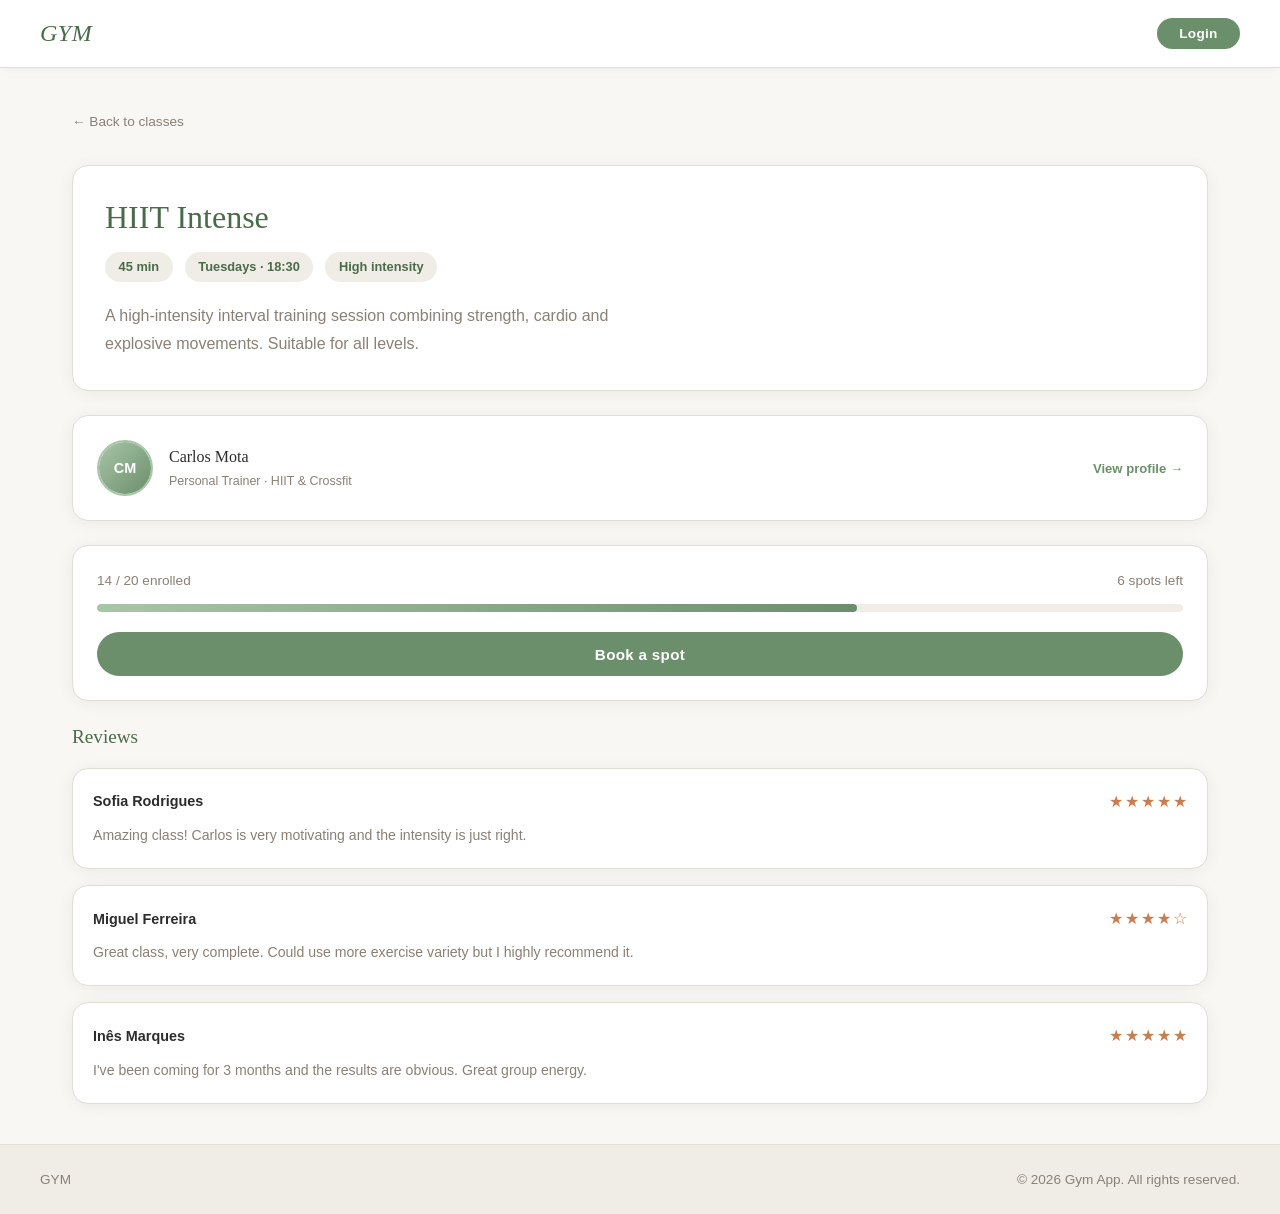
==== pages/class.html @ 28dd79bb "deleted layout.css" ====
<!DOCTYPE html>
<html lang="en">
<head>
  <meta charset="UTF-8" />
  <meta name="viewport" content="width=device-width, initial-scale=1.0" />
  <title>Gym — Class Detail</title>
  <link rel="stylesheet" href="../css/style.css" />

</head>
<body>

  <header class="site-header">
    <span class="header-logo">GYM</span>
    <button class="btn-login">Login</button>
  </header>

  <main>
    <a href="index.html" class="back-link">← Back to classes</a>

    <div class="class-detail">

      <div class="class-info-card">
        <h1>HIIT Intense</h1>
        <div class="class-meta-row">
          <span>45 min</span>
          <span>Tuesdays · 18:30</span>
          <span>High intensity</span>
        </div>
        <p>A high-intensity interval training session combining strength, cardio and explosive movements. Suitable for all levels.</p>
      </div>

      <div class="trainer-section">
        <a href="trainer.html" class="trainer-snippet">
          <div class="avatar">
            <div class="avatar-placeholder">CM</div>
          </div>
          <div>
            <div class="trainer-name">Carlos Mota</div>
            <div class="trainer-role">Personal Trainer · HIIT &amp; Crossfit</div>
          </div>
          <span class="trainer-link">View profile →</span>
        </a>
      </div>

      <div class="capacity-section">
        <div class="capacity-card">
          <div class="capacity-row">
            <span>14 / 20 enrolled</span>
            <span>6 spots left</span>
          </div>
          <div class="capacity-bar-bg">
            <div class="capacity-bar-fill" style="width: 70%;"></div>
          </div>
          <button class="btn-book">Book a spot</button>
        </div>
      </div>

      <div class="reviews-section">
        <h3>Reviews</h3>

        <div class="review-card">
          <div class="review-header">
            <span class="review-author">Sofia Rodrigues</span>
            <div class="review-stars">
              <span>★</span><span>★</span><span>★</span><span>★</span><span>★</span>
            </div>
          </div>
          <p class="review-message">Amazing class! Carlos is very motivating and the intensity is just right.</p>
        </div>

        <div class="review-card">
          <div class="review-header">
            <span class="review-author">Miguel Ferreira</span>
            <div class="review-stars">
              <span>★</span><span>★</span><span>★</span><span>★</span><span>☆</span>
            </div>
          </div>
          <p class="review-message">Great class, very complete. Could use more exercise variety but I highly recommend it.</p>
        </div>

        <div class="review-card">
          <div class="review-header">
            <span class="review-author">Inês Marques</span>
            <div class="review-stars">
              <span>★</span><span>★</span><span>★</span><span>★</span><span>★</span>
            </div>
          </div>
          <p class="review-message">I've been coming for 3 months and the results are obvious. Great group energy.</p>
        </div>

      </div>

    </div>
  </main>

  <footer class="site-footer">
    <span>GYM</span>
    <span>© 2026 Gym App. All rights reserved.</span>
  </footer>

</body>
</html>
---- css/style.css ----
*, *::before, *::after {
    box-sizing: border-box;
    margin: 0;
    padding: 0;
}

:root {
    --bg:           #f8f7f3;
    --bg-card:      #ffffff;
    --bg-muted:     #f0ede6;
    --accent:       #6b8f6b;
    --accent-light: #a8c5a8;
    --accent-dark:  #4a6b4a;
    --warm:         #c97d4e;
    --text:         #2c2c2c;
    --text-muted:   #8a8076;
    --border:       #e2ddd5;
    --shadow:       0 2px 16px rgba(0, 0, 0, 0.06);
    --shadow-lg:    0 6px 32px rgba(0, 0, 0, 0.09);
    --radius:       16px;
    --radius-sm:    10px;
    --font-head:    Georgia, 'Times New Roman', serif;
    --font-body:    'Trebuchet MS', Arial, sans-serif;
}

html {
    font-size: 16px;
    scroll-behavior: smooth;
}

body {
    font-family: var(--font-body);
    background-color: var(--bg);
    color: var(--text);
    display: grid;
    grid-template-rows: auto 1fr auto;
    grid-template-areas: "header" "main" "footer";
    min-height: 100dvh;
    line-height: 1.6;
}

h1, h2, h3, h4 {
    font-family: var(--font-head);
    font-weight: normal;
    line-height: 1.2;
}

a {
    color: inherit;
    text-decoration: none;
}

img {
    display: block;
    max-width: 100%;
}

header.site-header {
    grid-area: header;
    display: flex;
    align-items: center;
    justify-content: space-between;
    padding: 0 2.5rem;
    height: 68px;
    background: var(--bg-card);
    border-bottom: 1px solid var(--border);
    position: sticky;
    top: 0;
    z-index: 100;
    box-shadow: 0 1px 8px rgba(0, 0, 0, 0.04);
}

main {
    grid-area: main;
    padding: 2.5rem 2rem;
    max-width: 1200px;
    width: 100%;
    margin: 0 auto;
}

footer.site-footer {
    grid-area: footer;
    display: flex;
    align-items: center;
    justify-content: space-between;
    padding: 1.5rem 2.5rem;
    background: var(--bg-muted);
    border-top: 1px solid var(--border);
    color: var(--text-muted);
    font-size: 0.85rem;
}


/* Logo */
.header-logo {
    font-family: var(--font-head);
    font-size: 1.5rem;
    font-style: italic;
    color: var(--accent-dark);
    letter-spacing: 0.02em;
}

/* Buttons */
button,
.btn-login,
.btn-book,
.filter-btn {
    cursor: pointer;
    font-family: var(--font-body);
    font-size: 0.85rem;
    font-weight: 600;
    border: none;
    border-radius: 999px;
    transition: background 0.2s, color 0.2s, box-shadow 0.2s;
}

.btn-login {
    background: var(--accent);
    color: #fff;
    padding: 0.5rem 1.4rem;
    letter-spacing: 0.02em;
}

.btn-login:hover {
    background: var(--accent-dark);
    box-shadow: 0 2px 12px rgba(107, 143, 107, 0.35);
}

.btn-book {
    background: var(--accent);
    color: #fff;
    padding: 0.85rem 2.5rem;
    width: 100%;
    font-size: 0.95rem;
    margin-top: 1.25rem;
    letter-spacing: 0.02em;
}

.btn-book:hover {
    background: var(--accent-dark);
    box-shadow: 0 4px 16px rgba(107, 143, 107, 0.4);
}

/* Filter buttons */
.filter-btn {
    background: var(--bg-card);
    color: var(--text-muted);
    border: 1.5px solid var(--border);
    padding: 0.45rem 1.1rem;
}

.filter-btn:hover,
.filter-btn.active {
    background: var(--accent);
    color: #fff;
    border-color: var(--accent);
}

/* Back link */
.back-link {
    display: inline-flex;
    align-items: center;
    gap: 0.4rem;
    font-size: 0.85rem;
    color: var(--text-muted);
    margin-bottom: 2rem;
    transition: color 0.2s;
}

.back-link:hover {
    color: var(--accent);
}

/* Generic card base */
.class-card,
.review-card,
.capacity-card,
.class-info-card,
.trainer-info-card,
.trainer-section {
    background: var(--bg-card);
    border-radius: var(--radius);
    box-shadow: var(--shadow);
    border: 1px solid var(--border);
}

/* ─── FILTERS (index.html) ──────────────────────────────────── */
.filters {
    display: flex;
    align-items: center;
    gap: 0.5rem;
    flex-wrap: wrap;
    margin-bottom: 2rem;
}

/* ─── CLASSES GRID (index.html) ─────────────────────────────── */
.classes-grid {
    display: grid;
    grid-template-columns: repeat(auto-fill, minmax(240px, 1fr));
    gap: 1.25rem;
}

.class-card {
    display: flex;
    flex-direction: column;
    border-radius: var(--radius);
    overflow: hidden;
    transition: box-shadow 0.25s, transform 0.25s;
}

.class-card:hover {
    box-shadow: var(--shadow-lg);
    transform: translateY(-4px);
}

.class-card-thumb {
    width: 100%;
    aspect-ratio: 16 / 9;
    object-fit: cover;
    display: block;
}

.class-card-body {
    padding: 1rem 1.1rem 1.2rem;
    display: flex;
    flex-direction: column;
    gap: 0.3rem;
    background: var(--bg-card);
    position: relative;
    z-index: 1;
}

.class-card-name {
    font-family: var(--font-head);
    font-size: 1.05rem;
    color: var(--text);
}

.class-card-meta {
    font-size: 0.78rem;
    color: var(--warm);
    font-weight: 600;
}

.class-card-trainer {
    font-size: 0.8rem;
    color: var(--text-muted);
}

/* ─── CLASS DETAIL (class.html) ─────────────────────────────── */
.class-detail {
    display: flex;
    flex-direction: column;
    gap: 1.5rem;
}

.class-info-card {
    padding: 2rem;
}

.class-info-card h1 {
    font-size: 2rem;
    color: var(--accent-dark);
    margin-bottom: 1rem;
}

.class-meta-row {
    display: flex;
    flex-wrap: wrap;
    gap: 0.75rem;
    margin-bottom: 1.25rem;
}

.class-meta-row span {
    background: var(--bg-muted);
    padding: 0.3rem 0.85rem;
    border-radius: 999px;
    font-size: 0.8rem;
    font-weight: 600;
    color: var(--accent-dark);
}

.class-info-card p {
    color: var(--text-muted);
    line-height: 1.75;
    max-width: 60ch;
}

/* Trainer snippet */
.trainer-section {
    padding: 1.5rem;
}

.trainer-snippet {
    display: flex;
    align-items: center;
    gap: 1rem;
}

.trainer-snippet .avatar {
    width: 56px;
    height: 56px;
    border-radius: 50%;
    overflow: hidden;
    flex-shrink: 0;
    border: 2px solid var(--accent-light);
}

.avatar-placeholder {
    width: 100%;
    height: 100%;
    display: flex;
    align-items: center;
    justify-content: center;
    background: linear-gradient(135deg, var(--accent-light), var(--accent));
    color: #fff;
    font-weight: 700;
    font-size: 0.9rem;
}

.trainer-name {
    font-family: var(--font-head);
    font-size: 1rem;
    color: var(--text);
}

.trainer-role {
    font-size: 0.78rem;
    color: var(--text-muted);
    margin-top: 0.15rem;
}

.trainer-link {
    margin-left: auto;
    font-size: 0.82rem;
    font-weight: 600;
    color: var(--accent);
    white-space: nowrap;
}

/* Capacity */
.capacity-card {
    padding: 1.5rem;
}

.capacity-row {
    display: flex;
    justify-content: space-between;
    font-size: 0.85rem;
    margin-bottom: 0.75rem;
    color: var(--text-muted);
}

.capacity-bar-bg {
    height: 8px;
    background: var(--bg-muted);
    border-radius: 999px;
    overflow: hidden;
}

.capacity-bar-fill {
    height: 100%;
    background: linear-gradient(to right, var(--accent-light), var(--accent));
    border-radius: 999px;
    transition: width 0.5s ease;
}

/* Reviews */
.reviews-section {
    display: flex;
    flex-direction: column;
    gap: 1rem;
}

.reviews-section h3 {
    font-size: 1.2rem;
    color: var(--accent-dark);
    margin-bottom: 0.25rem;
}

.review-card {
    padding: 1.25rem;
}

.review-header {
    display: flex;
    align-items: center;
    justify-content: space-between;
    margin-bottom: 0.6rem;
}

.review-author {
    font-weight: 600;
    font-size: 0.9rem;
    color: var(--text);
}

.review-stars {
    display: flex;
    gap: 2px;
    color: var(--warm);
    font-size: 1rem;
}

.review-message {
    font-size: 0.88rem;
    color: var(--text-muted);
    line-height: 1.7;
}

/* ─── TRAINER PROFILE (trainer.html) ───────────────────────── */
.trainer-detail {
    display: flex;
    flex-direction: column;
    gap: 1.5rem;
}

.trainer-info-card {
    display: flex;
    align-items: flex-start;
    gap: 2rem;
    padding: 2rem;
    flex-wrap: wrap;
}

.trainer-photo {
    width: 100px;
    height: 100px;
    border-radius: 50%;
    background: linear-gradient(135deg, var(--accent-light), var(--accent));
    display: flex;
    align-items: center;
    justify-content: center;
    font-size: 1.5rem;
    font-weight: 700;
    color: #fff;
    flex-shrink: 0;
    box-shadow: var(--shadow);
}

.trainer-info-text {
    flex: 1;
    min-width: 220px;
}

.trainer-info-text h1 {
    font-size: 1.8rem;
    color: var(--accent-dark);
    margin-bottom: 0.5rem;
}

.trainer-specialty {
    display: flex;
    flex-wrap: wrap;
    gap: 0.4rem;
    margin-bottom: 1rem;
}

.trainer-specialty {
    font-size: 0.82rem;
    color: var(--accent-dark);
    font-weight: 600;
}

.trainer-info-text p {
    color: var(--text-muted);
    line-height: 1.75;
}

.trainer-classes {
    background: var(--bg-card);
    border-radius: var(--radius);
    box-shadow: var(--shadow);
    border: 1px solid var(--border);
    overflow: hidden;
}

.trainer-classes h3 {
    padding: 1.25rem 1.75rem;
    font-size: 1.1rem;
    color: var(--accent-dark);
    border-bottom: 1px solid var(--border);
    background: var(--bg-muted);
}

.trainer-class-item {
    display: flex;
    align-items: center;
    justify-content: space-between;
    padding: 1rem 1.75rem;
    border-bottom: 1px solid var(--border);
    transition: background 0.2s;
}

.trainer-class-item:last-child {
    border-bottom: none;
}

.trainer-class-item:hover {
    background: var(--bg-muted);
    color: var(--accent-dark);
}

.trainer-class-name {
    font-weight: 600;
    font-size: 0.95rem;
    color: var(--text);
}

.trainer-class-schedule {
    font-size: 0.8rem;
    color: var(--text-muted);
    margin-top: 0.2rem;
}

/* ─── RESPONSIVE ────────────────────────────────────────────── */
@media (max-width: 640px) {
    header.site-header {
        padding: 0 1.25rem;
    }

    main {
        padding: 1.5rem 1rem;
    }

    footer.site-footer {
        flex-direction: column;
        gap: 0.5rem;
        text-align: center;
        padding: 1.25rem 1rem;
    }

    .classes-grid {
        grid-template-columns: repeat(auto-fill, minmax(160px, 1fr));
        gap: 1rem;
    }

    .class-info-card h1,
    .trainer-info-text h1 {
        font-size: 1.5rem;
    }

    .trainer-info-card {
        flex-direction: column;
        align-items: center;
        text-align: center;
    }

    .trainer-class-item {
        padding: 0.85rem 1.25rem;
    }
}
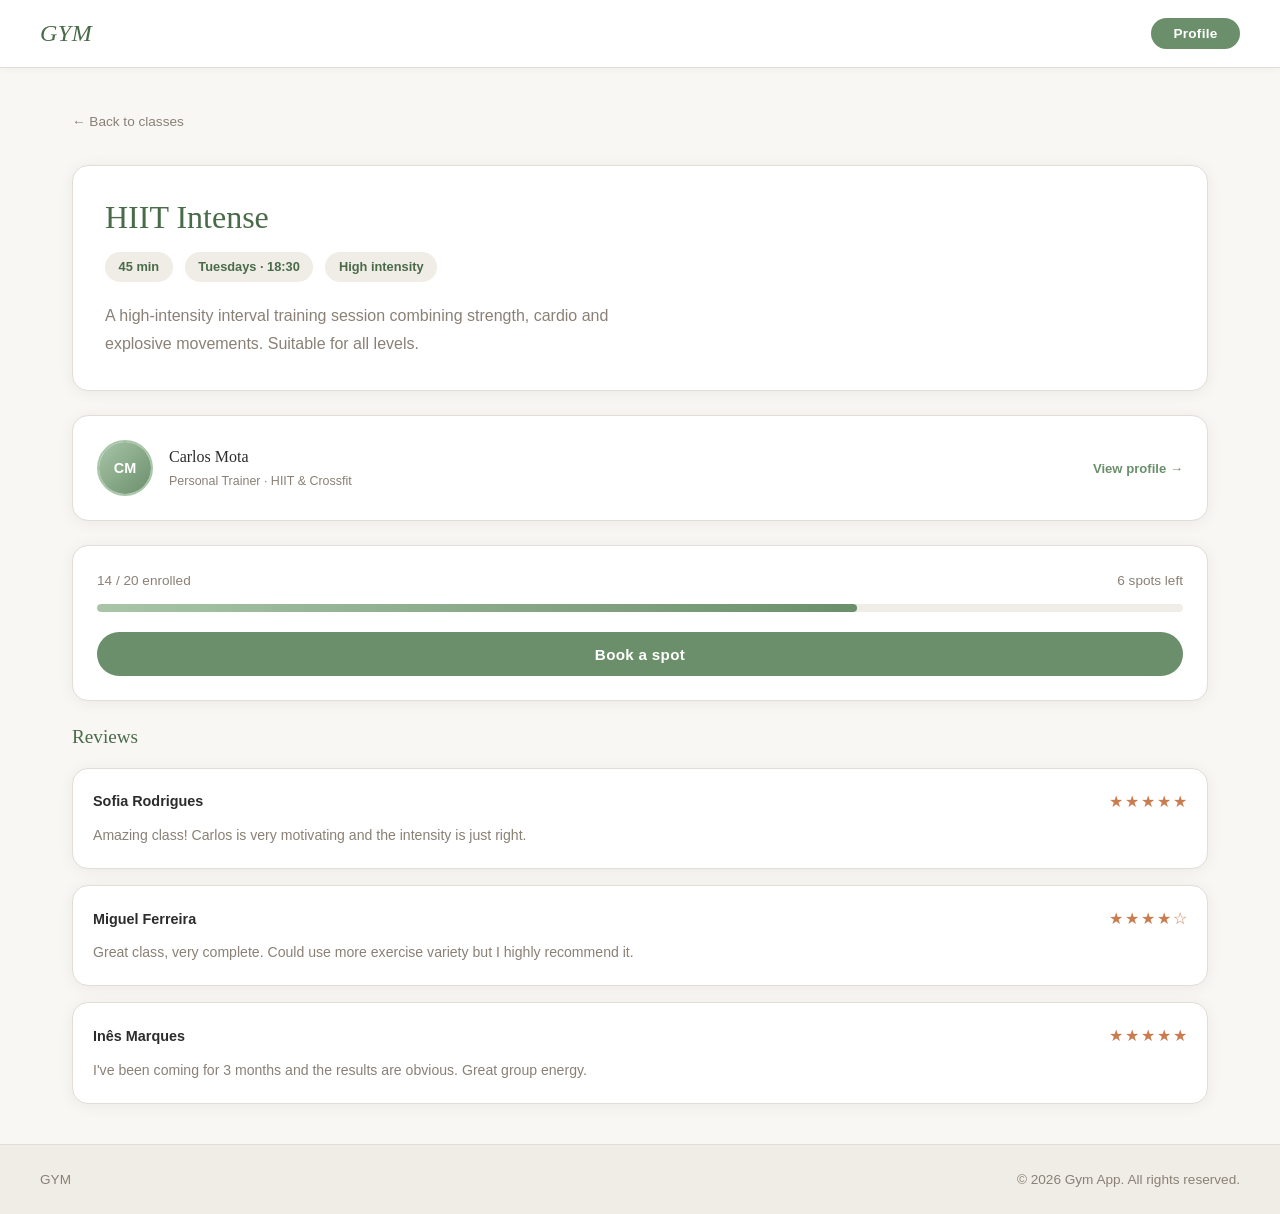
==== commit 5efeec13: "added profile editing page" ====
--- a/pages/class.html
+++ b/pages/class.html
@@ -11,7 +11,7 @@
 
   <header class="site-header">
     <span class="header-logo">GYM</span>
-    <button class="btn-login">Login</button>
+    <button class="btn-profile">Profile</button>
   </header>
 
   <main>
--- a/css/style.css
+++ b/css/style.css
@@ -102,7 +102,7 @@
 
 /* Buttons */
 button,
-.btn-login,
+.btn-profile,
 .btn-book,
 .filter-btn {
     cursor: pointer;
@@ -114,14 +114,14 @@
     transition: background 0.2s, color 0.2s, box-shadow 0.2s;
 }
 
-.btn-login {
+.btn-profile {
     background: var(--accent);
     color: #fff;
     padding: 0.5rem 1.4rem;
     letter-spacing: 0.02em;
 }
 
-.btn-login:hover {
+.btn-profile:hover {
     background: var(--accent-dark);
     box-shadow: 0 2px 12px rgba(107, 143, 107, 0.35);
 }
@@ -513,6 +513,230 @@
     margin-top: 0.2rem;
 }
 
+.profile-page {
+  max-width: 680px;
+  margin: 0 auto;
+}
+
+.profile-hero {
+  background: var(--bg-card);
+  border-radius: var(--radius);
+  box-shadow: var(--shadow);
+  border: 1px solid var(--border);
+  padding: 2.5rem 2rem 2rem;
+  display: flex;
+  align-items: center;
+  gap: 1.75rem;
+  margin-bottom: 1.5rem;
+  flex-wrap: wrap;
+}
+
+.profile-avatar-wrap {
+  position: relative;
+  flex-shrink: 0;
+}
+
+.profile-avatar {
+  width: 96px;
+  height: 96px;
+  border-radius: 50%;
+  background: linear-gradient(135deg, var(--accent-light), var(--accent));
+  display: flex;
+  align-items: center;
+  justify-content: center;
+  font-size: 2rem;
+  font-weight: 700;
+  color: #fff;
+  box-shadow: var(--shadow);
+  border: 3px solid var(--bg-card);
+  outline: 2px solid var(--accent-light);
+}
+
+.avatar-edit-btn {
+  position: absolute;
+  bottom: 2px;
+  right: 2px;
+  width: 28px;
+  height: 28px;
+  border-radius: 50%;
+  background: var(--warm);
+  color: #fff;
+  border: none;
+  cursor: pointer;
+  display: flex;
+  align-items: center;
+  justify-content: center;
+  font-size: 0.75rem;
+  box-shadow: 0 2px 8px rgba(0,0,0,0.15);
+  transition: background 0.2s;
+}
+
+.avatar-edit-btn:hover {
+  background: #b5693c;
+}
+
+.profile-hero-text h2 {
+  font-family: var(--font-head);
+  font-size: 1.6rem;
+  color: var(--accent-dark);
+  margin-bottom: 0.25rem;
+}
+
+.profile-hero-text p {
+  font-size: 0.85rem;
+  color: var(--text-muted);
+}
+
+.profile-badge {
+  margin-left: auto;
+  background: var(--bg-muted);
+  border: 1px solid var(--border);
+  border-radius: 999px;
+  padding: 0.3rem 0.9rem;
+  font-size: 0.75rem;
+  font-weight: 600;
+  color: var(--accent-dark);
+}
+
+/* Form */
+.profile-form-card {
+  background: var(--bg-card);
+  border-radius: var(--radius);
+  box-shadow: var(--shadow);
+  border: 1px solid var(--border);
+  padding: 2rem;
+  margin-bottom: 1.5rem;
+}
+
+.profile-form-card h3 {
+  font-family: var(--font-head);
+  font-size: 1.1rem;
+  color: var(--accent-dark);
+  margin-bottom: 1.5rem;
+  padding-bottom: 0.75rem;
+  border-bottom: 1px solid var(--border);
+}
+
+.form-grid {
+  display: grid;
+  grid-template-columns: 1fr 1fr;
+  gap: 1.1rem;
+}
+
+.form-group {
+  display: flex;
+  flex-direction: column;
+  gap: 0.4rem;
+}
+
+.form-group.full {
+  grid-column: 1 / -1;
+}
+
+.form-group label {
+  font-size: 0.78rem;
+  font-weight: 600;
+  color: var(--text-muted);
+  text-transform: uppercase;
+  letter-spacing: 0.04em;
+}
+
+.form-group input,
+.form-group select,
+.form-group textarea {
+  font-family: var(--font-body);
+  font-size: 0.92rem;
+  color: var(--text);
+  background: var(--bg);
+  border: 1.5px solid var(--border);
+  border-radius: var(--radius-sm);
+  padding: 0.65rem 0.9rem;
+  outline: none;
+  transition: border-color 0.2s, box-shadow 0.2s;
+  width: 100%;
+}
+
+.form-group input:focus,
+.form-group select:focus,
+.form-group textarea:focus {
+  border-color: var(--accent);
+  box-shadow: 0 0 0 3px rgba(107, 143, 107, 0.15);
+}
+
+.form-group textarea {
+  resize: vertical;
+  min-height: 90px;
+}
+
+/* Password */
+.input-password-wrap {
+  position: relative;
+}
+
+.input-password-wrap input {
+  padding-right: 2.8rem;
+}
+
+.toggle-pw {
+  position: absolute;
+  right: 0.8rem;
+  top: 50%;
+  transform: translateY(-50%);
+  background: none;
+  border: none;
+  cursor: pointer;
+  color: var(--text-muted);
+  font-size: 1rem;
+}
+
+.toggle-pw:hover {
+  color: var(--accent);
+}
+
+/* Buttons */
+.form-actions {
+  display: flex;
+  justify-content: flex-end;
+  gap: 0.75rem;
+  margin-top: 1.75rem;
+  padding-top: 1.25rem;
+  border-top: 1px solid var(--border);
+}
+
+.btn-cancel {
+  background: transparent;
+  color: var(--text-muted);
+  padding: 0.55rem 1.4rem;
+  border: 1.5px solid var(--border);
+  border-radius: 999px;
+  cursor: pointer;
+}
+
+.btn-save {
+  background: var(--accent);
+  color: #fff;
+  padding: 0.55rem 1.6rem;
+  border: none;
+  border-radius: 999px;
+  cursor: pointer;
+}
+
+/* Danger */
+.danger-zone {
+  background: var(--bg-card);
+  border-radius: var(--radius);
+  border: 1px solid #f0c4c4;
+  padding: 1.5rem 2rem;
+}
+
+.btn-danger {
+  color: #c0392b;
+  border: 1.5px solid #f0c4c4;
+  border-radius: 999px;
+  padding: 0.45rem 1.2rem;
+  cursor: pointer;
+}
+
 /* ─── RESPONSIVE ────────────────────────────────────────────── */
 @media (max-width: 640px) {
     header.site-header {
@@ -549,4 +773,12 @@
     .trainer-class-item {
         padding: 0.85rem 1.25rem;
     }
+
+    .form-grid {
+    grid-template-columns: 1fr;
+    }
+    .profile-hero {
+        flex-direction: column;
+        text-align: center;
+    }
 }
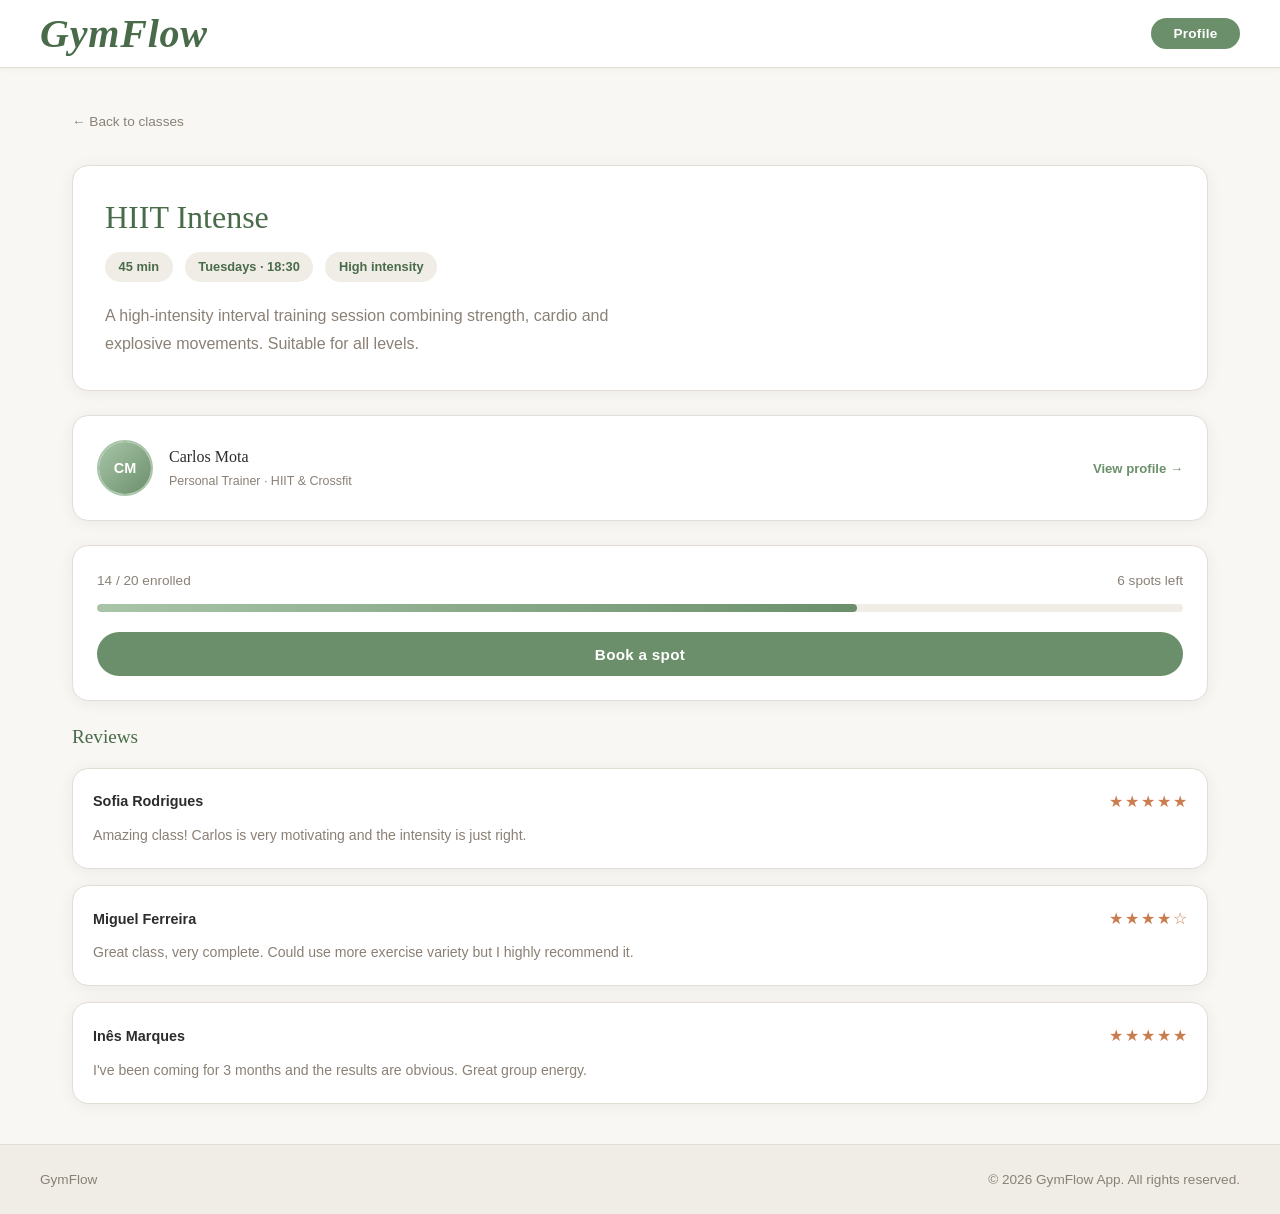
==== commit ac252a4f: "changed gym name" ====
--- a/pages/class.html
+++ b/pages/class.html
@@ -3,14 +3,14 @@
 <head>
   <meta charset="UTF-8" />
   <meta name="viewport" content="width=device-width, initial-scale=1.0" />
-  <title>Gym — Class Detail</title>
+  <title>GymFlow — Class Detail</title>
   <link rel="stylesheet" href="../css/style.css" />
 
 </head>
 <body>
 
   <header class="site-header">
-    <span class="header-logo">GYM</span>
+    <span class="header-logo">GymFlow</span>
     <button class="btn-profile">Profile</button>
   </header>
 
@@ -94,8 +94,8 @@
   </main>
 
   <footer class="site-footer">
-    <span>GYM</span>
-    <span>© 2026 Gym App. All rights reserved.</span>
+    <span>GymFlow</span>
+    <span>© 2026 GymFlow App. All rights reserved.</span>
   </footer>
 
 </body>
--- a/css/style.css
+++ b/css/style.css
@@ -93,8 +93,10 @@
 
 /* Logo */
 .header-logo {
+
     font-family: var(--font-head);
-    font-size: 1.5rem;
+    font-weight: 600;
+    font-size: 2.5rem;
     font-style: italic;
     color: var(--accent-dark);
     letter-spacing: 0.02em;
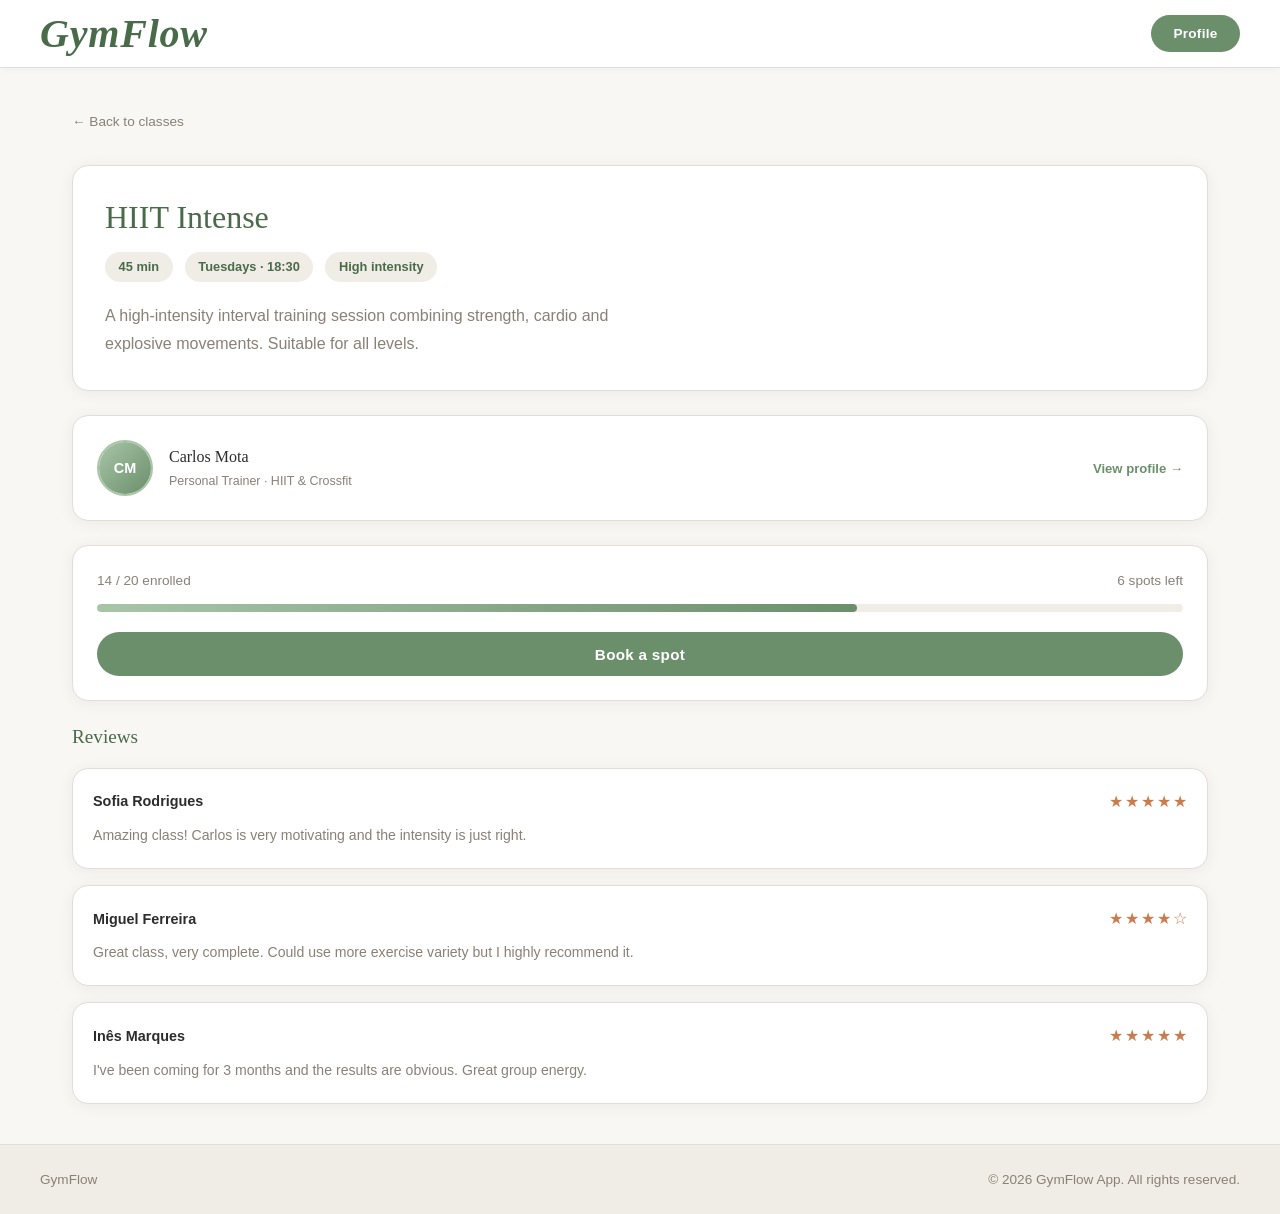
==== commit 207b8aeb: "fixed button" ====
--- a/pages/class.html
+++ b/pages/class.html
@@ -11,7 +11,7 @@
 
   <header class="site-header">
     <span class="header-logo">GymFlow</span>
-    <button class="btn-profile">Profile</button>
+    <a href="profile.html" class="btn-profile">Profile</a>
   </header>
 
   <main>
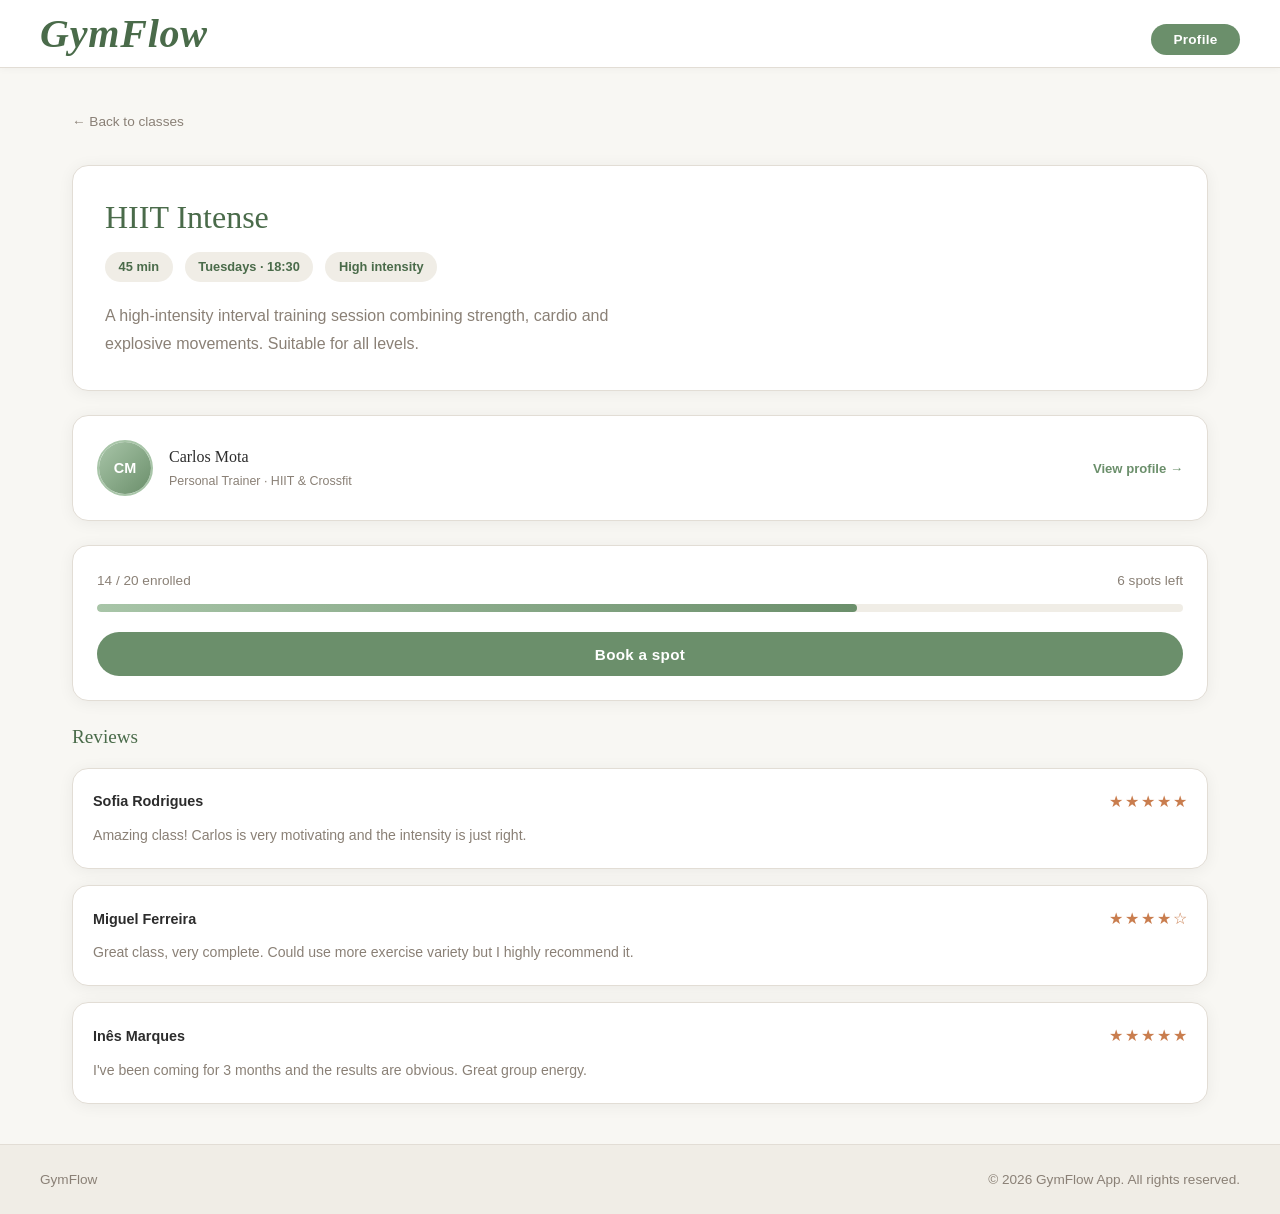
==== commit f2d17591: "added h2" ====
--- a/pages/class.html
+++ b/pages/class.html
@@ -10,16 +10,16 @@
 <body>
 
   <header class="site-header">
-    <span class="header-logo">GymFlow</span>
-    <a href="profile.html" class="btn-profile">Profile</a>
+    <h1><a href="index.html" class="header-logo">GymFlow</a></h1>
+    <h1><a href="profile.html" class="btn-profile">Profile</a></h1>
   </header>
 
   <main>
     <a href="index.html" class="back-link">← Back to classes</a>
 
-    <div class="class-detail">
+    <section class="class-detail">
 
-      <div class="class-info-card">
+      <article class="class-info-card">
         <h1>HIIT Intense</h1>
         <div class="class-meta-row">
           <span>45 min</span>
@@ -27,9 +27,9 @@
           <span>High intensity</span>
         </div>
         <p>A high-intensity interval training session combining strength, cardio and explosive movements. Suitable for all levels.</p>
-      </div>
+      </article>
 
-      <div class="trainer-section">
+      <article class="trainer-section">
         <a href="trainer.html" class="trainer-snippet">
           <div class="avatar">
             <div class="avatar-placeholder">CM</div>
@@ -40,10 +40,10 @@
           </div>
           <span class="trainer-link">View profile →</span>
         </a>
-      </div>
+      </article>
 
-      <div class="capacity-section">
-        <div class="capacity-card">
+      <section class="capacity-section">
+        <article class="capacity-card">
           <div class="capacity-row">
             <span>14 / 20 enrolled</span>
             <span>6 spots left</span>
@@ -52,45 +52,45 @@
             <div class="capacity-bar-fill" style="width: 70%;"></div>
           </div>
           <button class="btn-book">Book a spot</button>
-        </div>
-      </div>
+        </article>
+      </section>
 
-      <div class="reviews-section">
-        <h3>Reviews</h3>
+      <section class="reviews-section">
+        <h2>Reviews</h2>
 
-        <div class="review-card">
-          <div class="review-header">
+        <article class="review-card">
+          <header class="review-header">
             <span class="review-author">Sofia Rodrigues</span>
             <div class="review-stars">
               <span>★</span><span>★</span><span>★</span><span>★</span><span>★</span>
             </div>
-          </div>
+          </header>
           <p class="review-message">Amazing class! Carlos is very motivating and the intensity is just right.</p>
-        </div>
+        </article>
 
-        <div class="review-card">
-          <div class="review-header">
+        <article class="review-card">
+          <header class="review-header">
             <span class="review-author">Miguel Ferreira</span>
             <div class="review-stars">
               <span>★</span><span>★</span><span>★</span><span>★</span><span>☆</span>
             </div>
-          </div>
+          </header>
           <p class="review-message">Great class, very complete. Could use more exercise variety but I highly recommend it.</p>
-        </div>
+        </article>
 
-        <div class="review-card">
-          <div class="review-header">
+        <article class="review-card">
+          <header class="review-header">
             <span class="review-author">Inês Marques</span>
             <div class="review-stars">
               <span>★</span><span>★</span><span>★</span><span>★</span><span>★</span>
             </div>
-          </div>
+          </header>
           <p class="review-message">I've been coming for 3 months and the results are obvious. Great group energy.</p>
-        </div>
+        </article>
 
-      </div>
+      </section>
 
-    </div>
+    </section>
   </main>
 
   <footer class="site-footer">
--- a/css/style.css
+++ b/css/style.css
@@ -374,7 +374,7 @@
     gap: 1rem;
 }
 
-.reviews-section h3 {
+.reviews-section h2 {
     font-size: 1.2rem;
     color: var(--accent-dark);
     margin-bottom: 0.25rem;
@@ -477,7 +477,7 @@
     overflow: hidden;
 }
 
-.trainer-classes h3 {
+.trainer-classes h2 {
     padding: 1.25rem 1.75rem;
     font-size: 1.1rem;
     color: var(--accent-dark);
